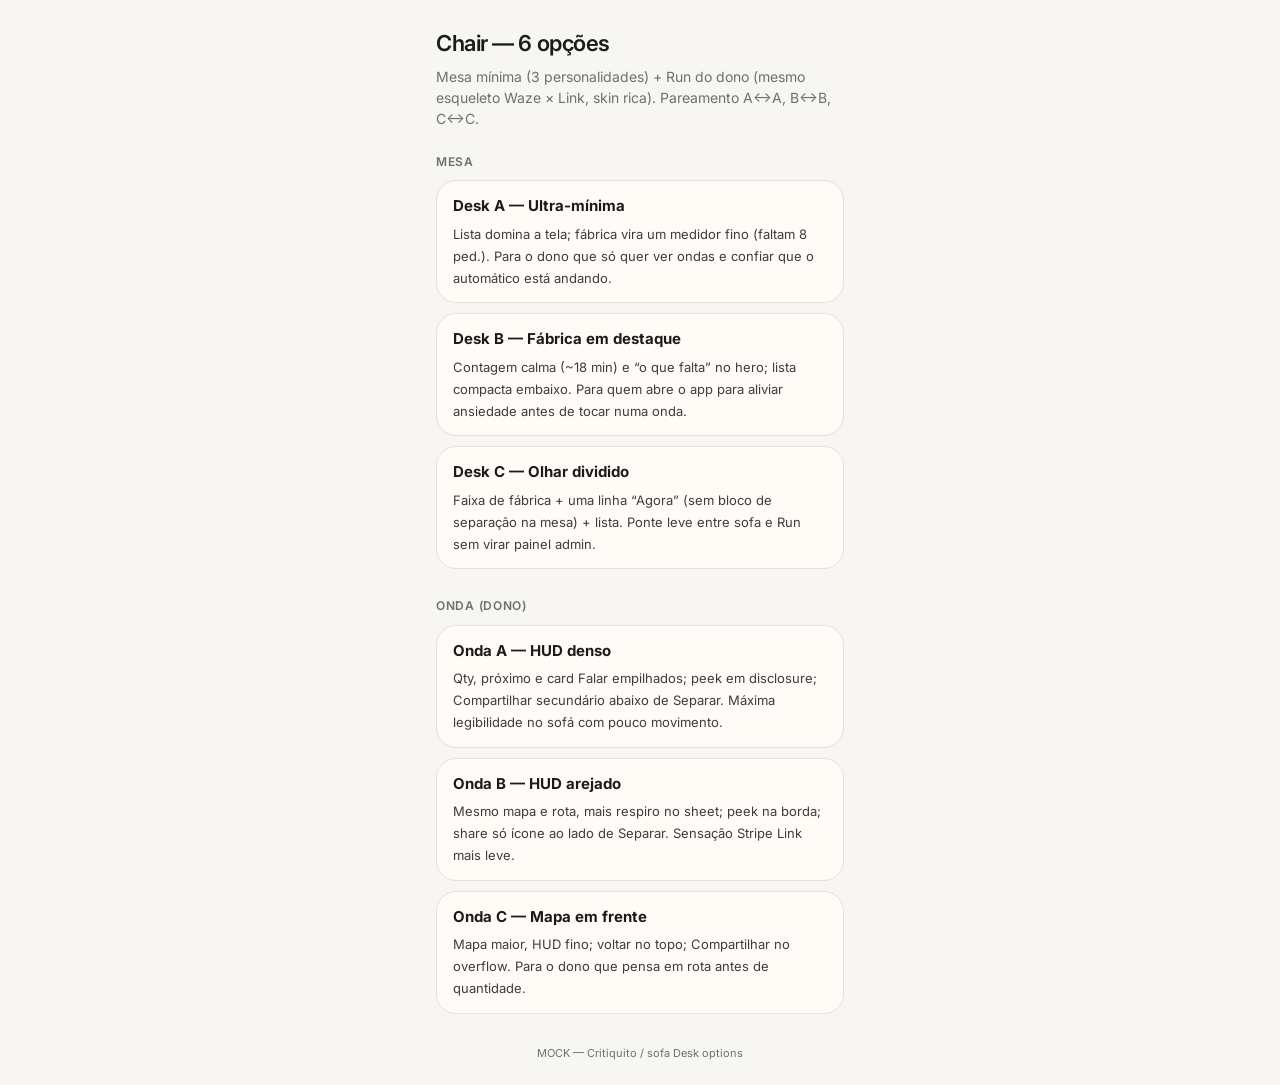
==== index.html @ 9b6282b8 "Add sofa Desk v2 Chair HTML mocks" ====
<!DOCTYPE html>
<html lang="pt-BR">
<head>
  <meta charset="UTF-8" />
  <meta name="viewport" content="width=device-width, initial-scale=1, viewport-fit=cover" />
  <title>Pisoly — Chair hub (6 opções)</title>
  <link rel="preconnect" href="https://fonts.googleapis.com" />
  <link rel="preconnect" href="https://fonts.gstatic.com" crossorigin />
  <link href="https://fonts.googleapis.com/css2?family=Inter:wght@400;500;600&display=swap" rel="stylesheet" />
  <link rel="stylesheet" href="shared.css" />
  <style>
    h1 {
      font-size: 22px;
      font-weight: 600;
      letter-spacing: -0.02em;
      margin: 0 0 6px;
    }
    .intro {
      color: var(--mute);
      font-size: 14px;
      margin: 0 0 24px;
      line-height: 1.5;
    }
    h2 {
      font-size: 12px;
      font-weight: 600;
      text-transform: uppercase;
      letter-spacing: 0.06em;
      color: var(--mute);
      margin: 0 0 10px;
    }
    .block { margin-bottom: 28px; }
    .nav-list {
      list-style: none;
      margin: 0;
      padding: 0;
      display: flex;
      flex-direction: column;
      gap: 10px;
    }
    .nav-list a {
      display: block;
      padding: 14px 16px;
      background: var(--white);
      border: 1px solid var(--line);
      border-radius: var(--radius-lg);
      text-decoration: none;
      color: inherit;
    }
    .nav-list a strong {
      display: block;
      font-size: 15px;
      margin-bottom: 6px;
    }
    .nav-list a .why {
      font-size: 13px;
      color: var(--ink-2);
      line-height: 1.45;
    }
  </style>
</head>
<body>
  <div class="shell">
    <h1>Chair — 6 opções</h1>
    <p class="intro">Mesa mínima (3 personalidades) + Run do dono (mesmo esqueleto Waze × Link, skin rica). Pareamento A↔A, B↔B, C↔C.</p>

    <div class="block">
      <h2>Mesa</h2>
      <ul class="nav-list">
        <li>
          <a href="desk-a.html">
            <strong>Desk A — Ultra-mínima</strong>
            <span class="why">Lista domina a tela; fábrica vira um medidor fino (faltam 8 ped.). Para o dono que só quer ver ondas e confiar que o automático está andando.</span>
          </a>
        </li>
        <li>
          <a href="desk-b.html">
            <strong>Desk B — Fábrica em destaque</strong>
            <span class="why">Contagem calma (~18 min) e “o que falta” no hero; lista compacta embaixo. Para quem abre o app para aliviar ansiedade antes de tocar numa onda.</span>
          </a>
        </li>
        <li>
          <a href="desk-c.html">
            <strong>Desk C — Olhar dividido</strong>
            <span class="why">Faixa de fábrica + uma linha “Agora” (sem bloco de separação na mesa) + lista. Ponte leve entre sofa e Run sem virar painel admin.</span>
          </a>
        </li>
      </ul>
    </div>

    <div class="block">
      <h2>Onda (dono)</h2>
      <ul class="nav-list">
        <li>
          <a href="onda-a.html">
            <strong>Onda A — HUD denso</strong>
            <span class="why">Qty, próximo e card Falar empilhados; peek em disclosure; Compartilhar secundário abaixo de Separar. Máxima legibilidade no sofá com pouco movimento.</span>
          </a>
        </li>
        <li>
          <a href="onda-b.html">
            <strong>Onda B — HUD arejado</strong>
            <span class="why">Mesmo mapa e rota, mais respiro no sheet; peek na borda; share só ícone ao lado de Separar. Sensação Stripe Link mais leve.</span>
          </a>
        </li>
        <li>
          <a href="onda-c.html">
            <strong>Onda C — Mapa em frente</strong>
            <span class="why">Mapa maior, HUD fino; voltar no topo; Compartilhar no overflow. Para o dono que pensa em rota antes de quantidade.</span>
          </a>
        </li>
      </ul>
    </div>

    <footer class="mock-footer">MOCK — Critiquito / sofa Desk options</footer>
  </div>
</body>
</html>
---- shared.css ----
:root {
  --ink: #1a1b1a;
  --ink-2: #3c3e3c;
  --mute: #6d706c;
  --line: #e3e1da;
  --paper: #f7f6f2;
  --paper-2: #efeee8;
  --white: #fffcf8;
  --accent: #635bff;
  --accent-deep: #4f48d4;
  --accent-soft: #eeedff;
  --ok: #3d6f60;
  --radius-sm: 10px;
  --radius-md: 14px;
  --radius-lg: 20px;
  --safe-bottom: env(safe-area-inset-bottom, 0px);
}

*,
*::before,
*::after {
  box-sizing: border-box;
}

html {
  -webkit-text-size-adjust: 100%;
}

body {
  margin: 0;
  font-family: Inter, system-ui, -apple-system, BlinkMacSystemFont, "Segoe UI", sans-serif;
  font-size: 15px;
  line-height: 1.45;
  color: var(--ink);
  background: var(--paper);
  min-height: 100dvh;
}

.shell {
  max-width: 420px;
  margin: 0 auto;
  padding: 16px 16px calc(24px + var(--safe-bottom));
}

@media (min-width: 720px) {
  .shell {
    max-width: 440px;
    padding-top: 28px;
  }
}

.num {
  font-variant-numeric: tabular-nums;
}

.btn {
  display: inline-flex;
  align-items: center;
  justify-content: center;
  gap: 8px;
  border-radius: var(--radius-sm);
  font: inherit;
  font-size: 14px;
  font-weight: 500;
  padding: 12px 16px;
  cursor: pointer;
  border: none;
  text-decoration: none;
  transition: background 0.15s, transform 0.1s;
}

.btn:active {
  transform: scale(0.98);
}

.btn-primary {
  background: var(--accent);
  color: #fff;
}

.btn-primary:hover {
  background: var(--accent-deep);
}

.btn-ghost {
  background: transparent;
  color: var(--ink-2);
  border: 1px solid var(--line);
}

.btn-ghost:hover {
  background: var(--paper);
}

.mock-footer {
  margin-top: 32px;
  text-align: center;
  font-size: 11px;
  color: var(--mute);
  line-height: 1.4;
}

.state-tabs {
  display: flex;
  gap: 6px;
  margin-bottom: 16px;
  padding: 4px;
  background: var(--paper-2);
  border-radius: var(--radius-md);
  border: 1px solid var(--line);
}

.state-tabs button {
  flex: 1;
  border: none;
  background: transparent;
  color: var(--mute);
  font: inherit;
  font-size: 12px;
  font-weight: 500;
  padding: 9px 6px;
  border-radius: calc(var(--radius-md) - 4px);
  cursor: pointer;
}

.state-tabs button[aria-selected="true"] {
  background: var(--white);
  color: var(--ink);
  box-shadow: 0 1px 2px rgba(26, 27, 26, 0.06);
}

.state-panel {
  display: none;
}

.state-panel.is-active {
  display: block;
}
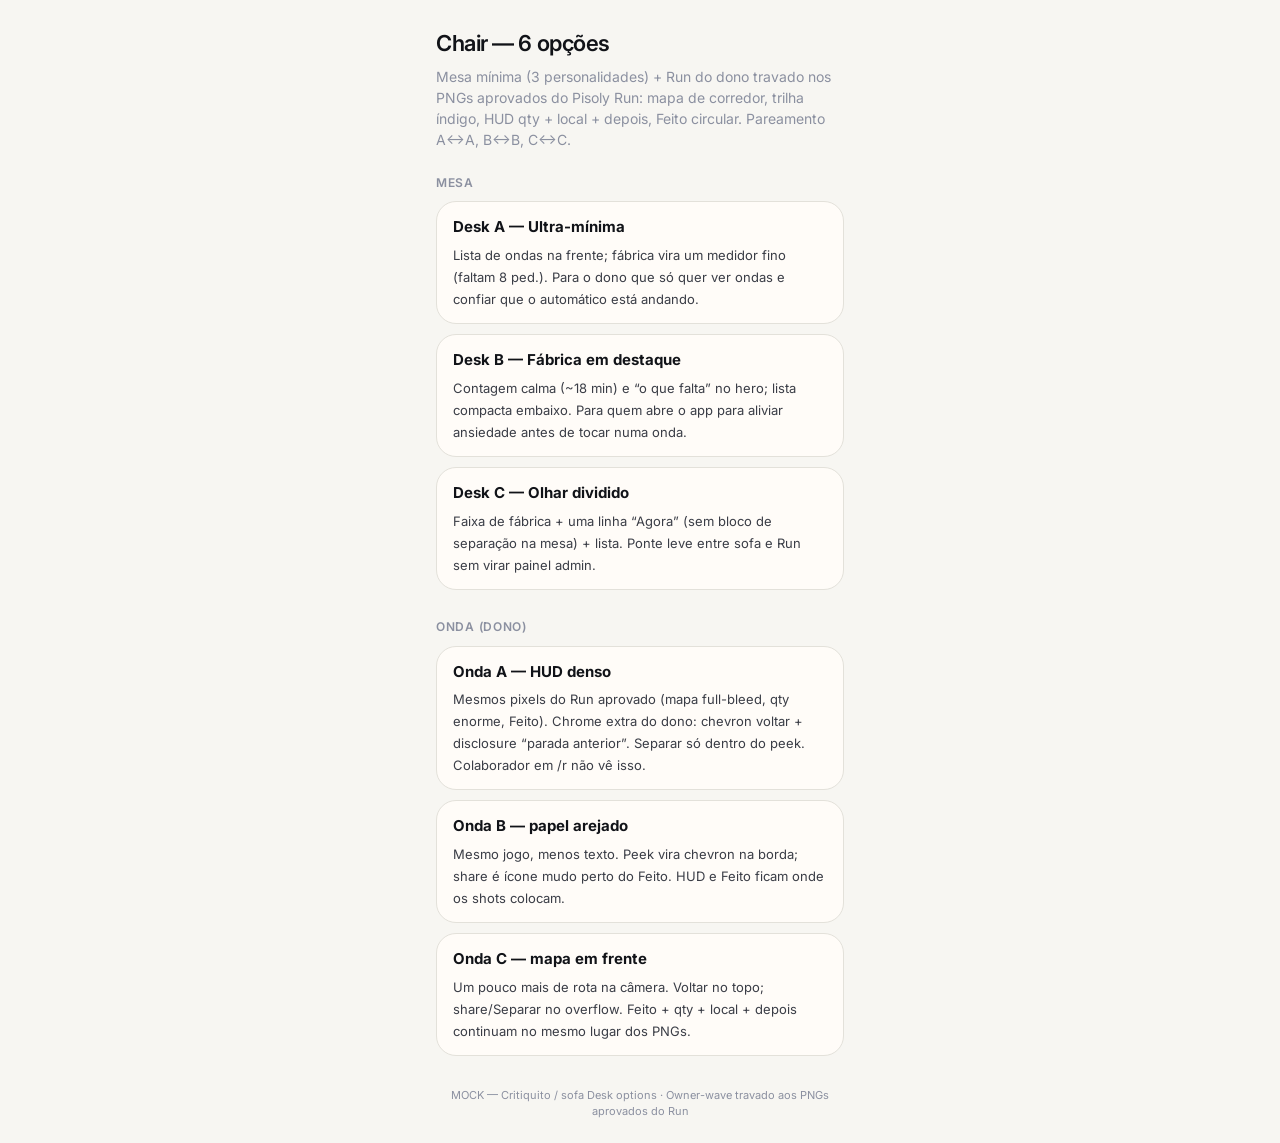
==== commit f279952d: "Rebuild Owner-wave mocks from approved Pisoly Run shots Lock onda A/B/C to the approved aisle-map gr" ====
--- a/index.html
+++ b/index.html
@@ -62,7 +62,7 @@
 <body>
   <div class="shell">
     <h1>Chair — 6 opções</h1>
-    <p class="intro">Mesa mínima (3 personalidades) + Run do dono (mesmo esqueleto Waze × Link, skin rica). Pareamento A↔A, B↔B, C↔C.</p>
+    <p class="intro">Mesa mínima (3 personalidades) + Run do dono travado nos PNGs aprovados do Pisoly Run: mapa de corredor, trilha índigo, HUD qty + local + depois, Feito circular. Pareamento A↔A, B↔B, C↔C.</p>
 
     <div class="block">
       <h2>Mesa</h2>
@@ -70,7 +70,7 @@
         <li>
           <a href="desk-a.html">
             <strong>Desk A — Ultra-mínima</strong>
-            <span class="why">Lista domina a tela; fábrica vira um medidor fino (faltam 8 ped.). Para o dono que só quer ver ondas e confiar que o automático está andando.</span>
+            <span class="why">Lista de ondas na frente; fábrica vira um medidor fino (faltam 8 ped.). Para o dono que só quer ver ondas e confiar que o automático está andando.</span>
           </a>
         </li>
         <li>
@@ -94,25 +94,25 @@
         <li>
           <a href="onda-a.html">
             <strong>Onda A — HUD denso</strong>
-            <span class="why">Qty, próximo e card Falar empilhados; peek em disclosure; Compartilhar secundário abaixo de Separar. Máxima legibilidade no sofá com pouco movimento.</span>
+            <span class="why">Mesmos pixels do Run aprovado (mapa full-bleed, qty enorme, Feito). Chrome extra do dono: chevron voltar + disclosure “parada anterior”. Separar só dentro do peek. Colaborador em /r não vê isso.</span>
           </a>
         </li>
         <li>
           <a href="onda-b.html">
-            <strong>Onda B — HUD arejado</strong>
-            <span class="why">Mesmo mapa e rota, mais respiro no sheet; peek na borda; share só ícone ao lado de Separar. Sensação Stripe Link mais leve.</span>
+            <strong>Onda B — papel arejado</strong>
+            <span class="why">Mesmo jogo, menos texto. Peek vira chevron na borda; share é ícone mudo perto do Feito. HUD e Feito ficam onde os shots colocam.</span>
           </a>
         </li>
         <li>
           <a href="onda-c.html">
-            <strong>Onda C — Mapa em frente</strong>
-            <span class="why">Mapa maior, HUD fino; voltar no topo; Compartilhar no overflow. Para o dono que pensa em rota antes de quantidade.</span>
+            <strong>Onda C — mapa em frente</strong>
+            <span class="why">Um pouco mais de rota na câmera. Voltar no topo; share/Separar no overflow. Feito + qty + local + depois continuam no mesmo lugar dos PNGs.</span>
           </a>
         </li>
       </ul>
     </div>
 
-    <footer class="mock-footer">MOCK — Critiquito / sofa Desk options</footer>
+    <footer class="mock-footer">MOCK — Critiquito / sofa Desk options · Owner-wave travado aos PNGs aprovados do Run</footer>
   </div>
 </body>
 </html>
--- a/shared.css
+++ b/shared.css
@@ -1,7 +1,8 @@
 :root {
-  --ink: #1a1b1a;
-  --ink-2: #3c3e3c;
-  --mute: #6d706c;
+  --ink: #111318;
+  --ink-2: #3a3d46;
+  --mute: #8b90a0;
+  --mute-2: #b4b9c6;
   --line: #e3e1da;
   --paper: #f7f6f2;
   --paper-2: #efeee8;
@@ -9,11 +10,16 @@
   --accent: #635bff;
   --accent-deep: #4f48d4;
   --accent-soft: #eeedff;
-  --ok: #3d6f60;
+  --ok: #3dcc70;
+  --ok-deep: #2f9a55;
+  --feito: #14151a;
+  --run-paper: #e8edf5;
+  --aisle: rgba(176, 184, 200, 0.42);
   --radius-sm: 10px;
   --radius-md: 14px;
   --radius-lg: 20px;
   --safe-bottom: env(safe-area-inset-bottom, 0px);
+  --safe-top: env(safe-area-inset-top, 0px);
 }
 
 *,
@@ -100,39 +106,6 @@
   line-height: 1.4;
 }
 
-.state-tabs {
-  display: flex;
-  gap: 6px;
-  margin-bottom: 16px;
-  padding: 4px;
-  background: var(--paper-2);
-  border-radius: var(--radius-md);
-  border: 1px solid var(--line);
+.mock-footer a {
+  color: inherit;
 }
-
-.state-tabs button {
-  flex: 1;
-  border: none;
-  background: transparent;
-  color: var(--mute);
-  font: inherit;
-  font-size: 12px;
-  font-weight: 500;
-  padding: 9px 6px;
-  border-radius: calc(var(--radius-md) - 4px);
-  cursor: pointer;
-}
-
-.state-tabs button[aria-selected="true"] {
-  background: var(--white);
-  color: var(--ink);
-  box-shadow: 0 1px 2px rgba(26, 27, 26, 0.06);
-}
-
-.state-panel {
-  display: none;
-}
-
-.state-panel.is-active {
-  display: block;
-}
